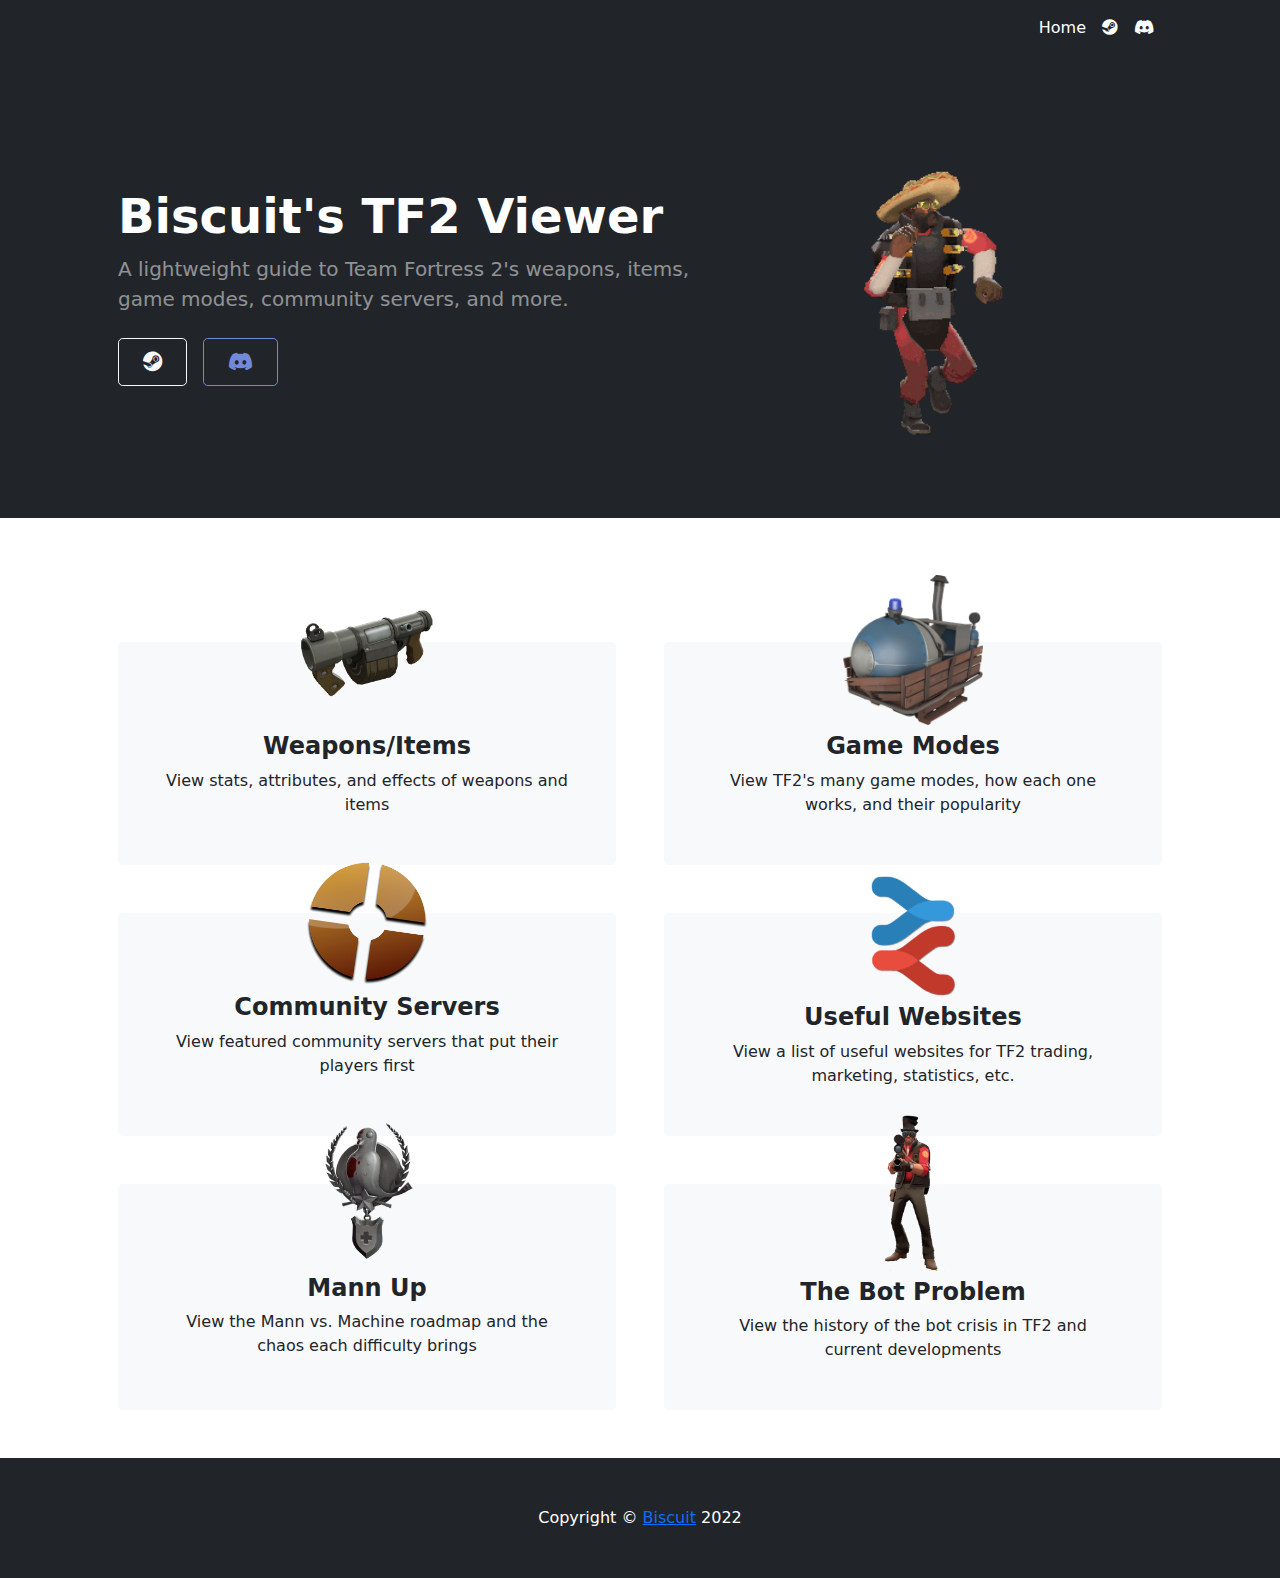
==== index.html @ cbc51bfb "init upload" ====
<!DOCTYPE html>
<html lang="en">

<head>
    <meta charset="utf-8" />
    <meta name="viewport" content="width=device-width, initial-scale=1, shrink-to-fit=no" />
    <meta name="description" content="" />
    <meta name="author" content="" />
    <title>Biscuit's TF2 Viewer</title>
    <!-- Favicon-->
    <link rel="icon" type="image/x-icon" href="assets/logo.png" />
    <!-- Bootstrap icons-->
    <link rel="stylesheet" href="https://cdnjs.cloudflare.com/ajax/libs/font-awesome/6.0.0/css/all.min.css" integrity="sha512-9usAa10IRO0HhonpyAIVpjrylPvoDwiPUiKdWk5t3PyolY1cOd4DSE0Ga+ri4AuTroPR5aQvXU9xC6qOPnzFeg==" crossorigin="anonymous" referrerpolicy="no-referrer"
    />
    <!-- Core theme CSS (includes Bootstrap)-->
    <link href="css/styles.css" rel="stylesheet" />
</head>

<body>
    <!-- Responsive navbar-->
    <nav class="navbar navbar-expand-lg navbar-dark bg-dark">
        <div class="container px-lg-5">
            <!--<a class="navbar-brand" href="#!">Biscuit's TF2 Viewer</a>-->
            <button class="navbar-toggler" type="button" data-bs-toggle="collapse" data-bs-target="#navbarSupportedContent" aria-controls="navbarSupportedContent" aria-expanded="false" aria-label="Toggle navigation"><span class="navbar-toggler-icon"></span></button>
            <div class="collapse navbar-collapse" id="navbarSupportedContent">
                <ul class="navbar-nav ms-auto mb-2 mb-lg-0">
                    <li class="nav-item"><a class="nav-link active" aria-current="page" href="index.html">Home</a></li>
                    <li class="nav-item"><a class="nav-link active" aria-current="page" href="#"><i class="fa-brands fa-steam"></i></a></li>
                    <li class="nav-item"><a class="nav-link active" aria-current="page" href="#"><i class="fa-brands fa-discord"></i></a></li>
                </ul>
            </div>
        </div>
    </nav>
    <!-- Header-->
    <header class="bg-dark py-5" style="margin-bottom: 100px">
        <div class="container px-5">
            <div class="row gx-5 align-items-center justify-content-center">
                <div class="col-lg-8 col-xl-7 col-xxl-6">
                    <div class="my-5 text-center text-xl-start">
                        <h1 class="display-5 fw-bolder text-white mb-2">Biscuit's TF2 Viewer</h1>
                        <p class="lead fw-normal text-white-50 mb-4">A lightweight guide to Team Fortress 2's weapons, items, game modes, community servers, and more.</p>
                        <div class="d-grid gap-3 d-sm-flex justify-content-sm-center justify-content-xl-start">
                            <a class="btn btn-outline-light btn-lg px-4" href="#!"><i class="fa-brands fa-steam"></i></a>
                            <a class="btn btn-outline-light btn-lg px-4 purple" href="#!"><i class="fa-brands fa-discord"></i></a>
                        </div>
                    </div>
                </div>
                <div class="col-xl-5 col-xxl-6 d-none d-xl-block text-center">
                    <img class="demodance img-fluid rounded-3 my-5" src="assets/demoman-dance.gif" alt="...">
                </div>
            </div>
        </div>
    </header>
    <!-- Page Content-->
    <section class="pt-4">
        <div class="container px-lg-5">
            <!-- Page Features-->
            <div class="row gx-lg-5">
                <div class="col-lg-6 col-xxl-4 mb-5">
                    <a class="link-dark" href="weapons-items.html">
                        <div class="box card bg-light border-0 h-100">
                            <div class="card-body text-center p-4 p-lg-5 pt-0 pt-lg-0">
                                <div class="feature bg-gradient text-white rounded-3 mb-4 mt-n4"><img class="img-fluid front-icon" src="assets/launcher.png"></div>
                                <h2 class="fs-4 fw-bold">Weapons/Items</h2>
                                <p class="mb-0">View stats, attributes, and effects of weapons and items</p>
                            </div>
                        </div>
                    </a>
                </div>
                <div class="col-lg-6 col-xxl-4 mb-5">
                    <a class="link-dark" href="gamemodes.html">
                        <div class="box card bg-light border-0 h-100">
                            <div class="card-body text-center p-4 p-lg-5 pt-0 pt-lg-0">
                                <div class="feature bg-gradient text-white rounded-3 mb-4 mt-n4"><img class="img-fluid front-icon" src="assets/cart.png"></div>
                                <h2 class="fs-4 fw-bold">Game Modes</h2>
                                <p class="mb-0">View TF2's many game modes, how each one works, and their popularity</p>
                            </div>
                        </div>
                    </a>
                </div>
                <div class="col-lg-6 col-xxl-4 mb-5">
                    <a class="link-dark" href="community-servers.html">
                        <div class="box card bg-light border-0 h-100">
                            <div class="card-body text-center p-4 p-lg-5 pt-0 pt-lg-0">
                                <div class="feature bg-gradient text-white rounded-3 mb-4 mt-n4">
                                    <img class="img-fluid front-icon" src="assets/logo.png" style="max-width: 130px; max-height: 130px;">
                                </div>
                                <h2 class="fs-4 fw-bold">Community Servers</h2>
                                <p class="mb-0">View featured community servers that put their players first</p>
                            </div>
                        </div>
                    </a>
                </div>
                <div class="bottom-row col-lg-6 col-xxl-4 mb-5">
                    <a class="link-dark" href="useful-websites.html">
                        <div class="box card bg-light border-0 h-100">
                            <div class="card-body text-center p-4 p-lg-5 pt-0 pt-lg-0">
                                <div class="feature bg-gradient text-white rounded-3 mb-4 mt-n4">
                                    <img class="img-fluid front-icon-sm" src="assets/scrap.png">
                                </div>
                                <h2 class="fs-4 fw-bold">Useful Websites</h2>
                                <p class="mb-0">View a list of useful websites for TF2 trading, marketing, statistics, etc.</p>
                            </div>
                        </div>
                    </a>
                </div>
                <div class="bottom-row col-lg-6 col-xxl-4 mb-5">
                    <a class="link-dark" href="mann-up.html">
                        <div class="box card bg-light border-0 h-100">
                            <div class="card-body text-center p-4 p-lg-5 pt-0 pt-lg-0">
                                <div class="feature bg-gradient text-white rounded-3 mb-4 mt-n4"><img class="img-fluid front-icon" src="assets/badge.png"></div>
                                <h2 class="fs-4 fw-bold">Mann Up</h2>
                                <p class="mb-0">View the Mann vs. Machine roadmap and the chaos each difficulty brings</p>
                            </div>
                        </div>
                    </a>
                </div>
                <div class="bottom-row col-lg-6 col-xxl-4 mb-5">
                    <a class="link-dark" href="the-bot-problem.html">
                        <div class="box card bg-light border-0 h-100">
                            <div class="card-body text-center p-4 p-lg-5 pt-0 pt-lg-0">
                                <div class="feature bg-gradient text-white rounded-3 mb-4 mt-n4"><img class="img-fluid" src="assets/bot.png"></div>
                                <h2 class="fs-4 fw-bold">The Bot Problem</h2>
                                <p class="mb-0">View the history of the bot crisis in TF2 and current developments</p>
                            </div>
                        </div>
                    </a>
                </div>
            </div>
        </div>
    </section>
    <!-- Footer-->
    <footer class="py-5 bg-dark">
        <div class="container">
            <p class="m-0 text-center text-white">Copyright &copy; <a href="#">Biscuit</a> 2022</p>
        </div>
    </footer>
    <!-- Bootstrap core JS-->
    <script src="https://cdn.jsdelivr.net/npm/bootstrap@5.1.3/dist/js/bootstrap.bundle.min.js"></script>
    <!-- Core theme JS-->
    <script src="js/scripts.js"></script>
</body>

</html>
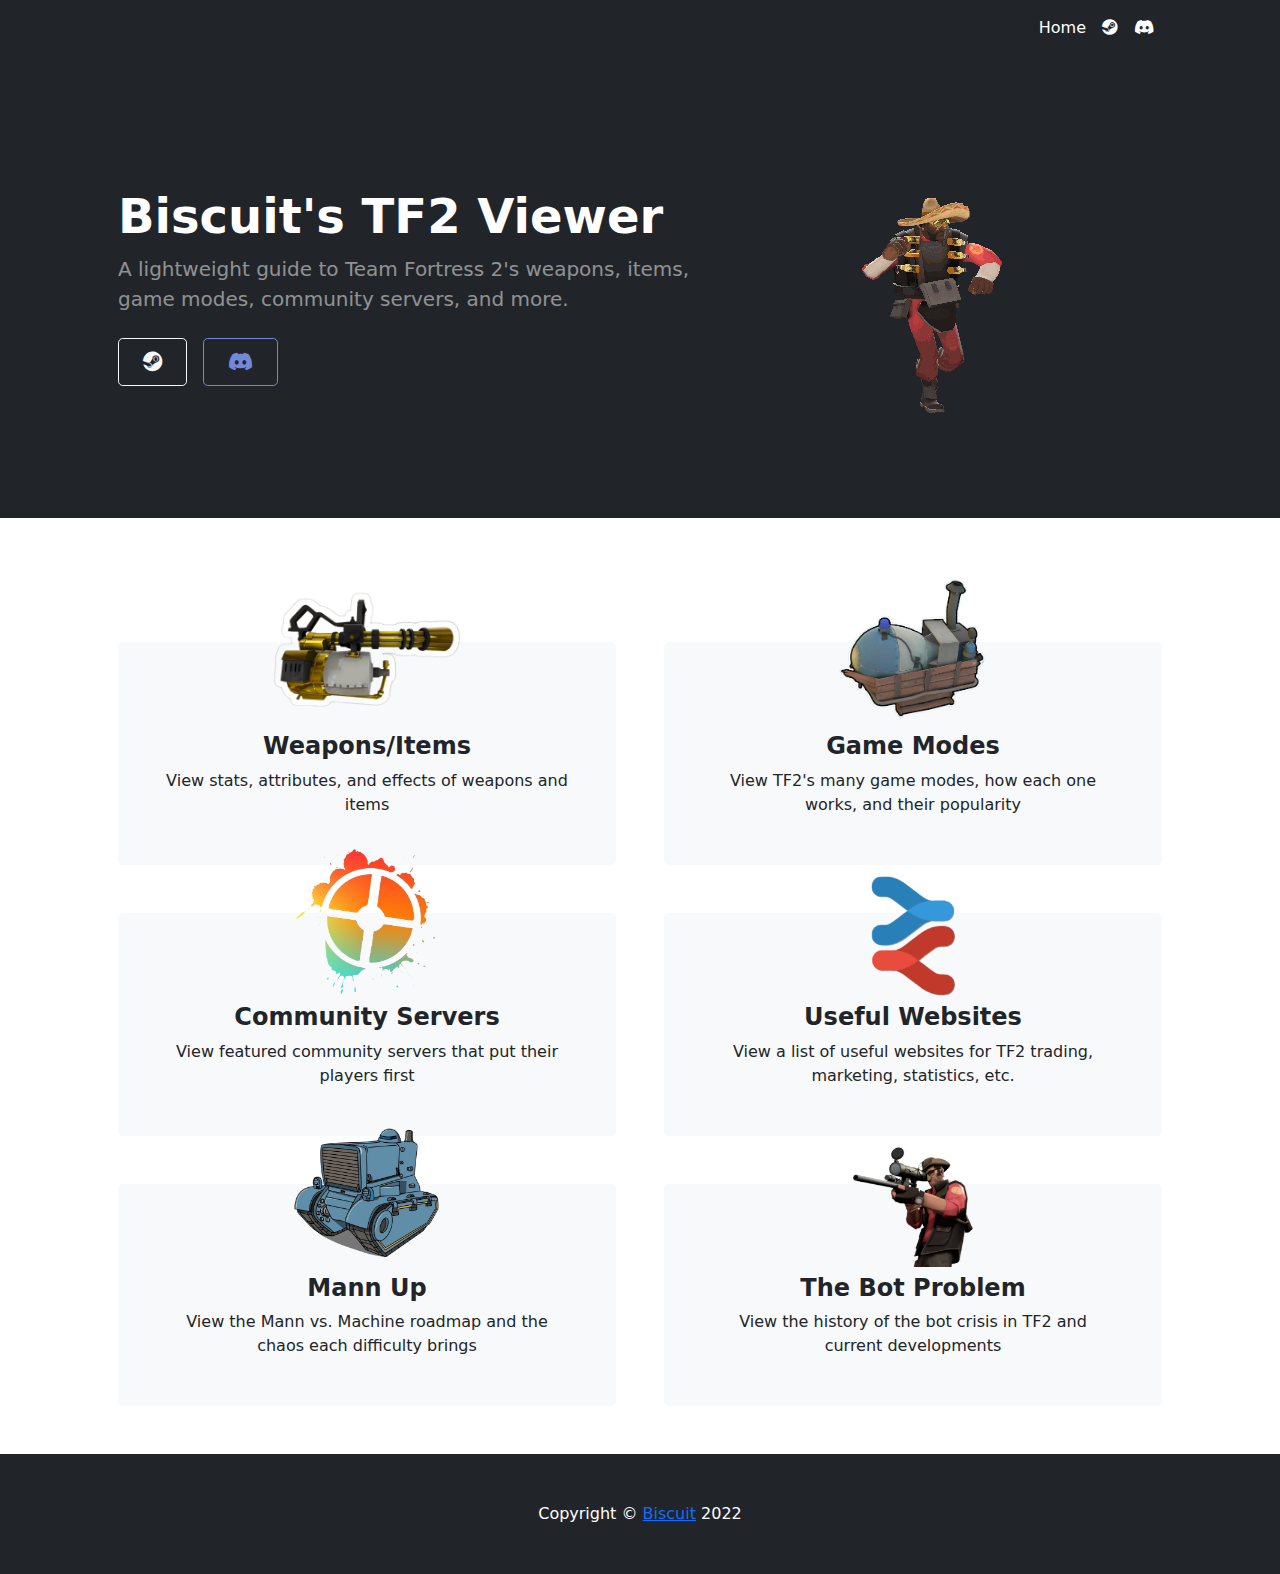
==== commit 3a7eb1a0: "update assets and styles" ====
--- a/index.html
+++ b/index.html
@@ -60,7 +60,9 @@
                     <a class="link-dark" href="weapons-items.html">
                         <div class="box card bg-light border-0 h-100">
                             <div class="card-body text-center p-4 p-lg-5 pt-0 pt-lg-0">
-                                <div class="feature bg-gradient text-white rounded-3 mb-4 mt-n4"><img class="img-fluid front-icon" src="assets/launcher.png"></div>
+                                <div class="feature bg-gradient text-white rounded-3 mb-4 mt-n4">
+                                    <img class="img-fluid front-icon" src="assets/minigun.png" style="transform:scale(1.5);">
+                                </div>
                                 <h2 class="fs-4 fw-bold">Weapons/Items</h2>
                                 <p class="mb-0">View stats, attributes, and effects of weapons and items</p>
                             </div>
@@ -71,7 +73,9 @@
                     <a class="link-dark" href="gamemodes.html">
                         <div class="box card bg-light border-0 h-100">
                             <div class="card-body text-center p-4 p-lg-5 pt-0 pt-lg-0">
-                                <div class="feature bg-gradient text-white rounded-3 mb-4 mt-n4"><img class="img-fluid front-icon" src="assets/cart.png"></div>
+                                <div class="feature bg-gradient text-white rounded-3 mb-4 mt-n4">
+                                    <img class="img-fluid front-icon" src="assets/cart.png">
+                                </div>
                                 <h2 class="fs-4 fw-bold">Game Modes</h2>
                                 <p class="mb-0">View TF2's many game modes, how each one works, and their popularity</p>
                             </div>
@@ -83,7 +87,7 @@
                         <div class="box card bg-light border-0 h-100">
                             <div class="card-body text-center p-4 p-lg-5 pt-0 pt-lg-0">
                                 <div class="feature bg-gradient text-white rounded-3 mb-4 mt-n4">
-                                    <img class="img-fluid front-icon" src="assets/logo.png" style="max-width: 130px; max-height: 130px;">
+                                    <img class="img-fluid front-icon" src="assets/logo-rainbow.png">
                                 </div>
                                 <h2 class="fs-4 fw-bold">Community Servers</h2>
                                 <p class="mb-0">View featured community servers that put their players first</p>
@@ -108,7 +112,9 @@
                     <a class="link-dark" href="mann-up.html">
                         <div class="box card bg-light border-0 h-100">
                             <div class="card-body text-center p-4 p-lg-5 pt-0 pt-lg-0">
-                                <div class="feature bg-gradient text-white rounded-3 mb-4 mt-n4"><img class="img-fluid front-icon" src="assets/badge.png"></div>
+                                <div class="feature bg-gradient text-white rounded-3 mb-4 mt-n4">
+                                    <img class="img-fluid front-icon" src="assets/tank.png">
+                                </div>
                                 <h2 class="fs-4 fw-bold">Mann Up</h2>
                                 <p class="mb-0">View the Mann vs. Machine roadmap and the chaos each difficulty brings</p>
                             </div>
@@ -119,7 +125,9 @@
                     <a class="link-dark" href="the-bot-problem.html">
                         <div class="box card bg-light border-0 h-100">
                             <div class="card-body text-center p-4 p-lg-5 pt-0 pt-lg-0">
-                                <div class="feature bg-gradient text-white rounded-3 mb-4 mt-n4"><img class="img-fluid" src="assets/bot.png"></div>
+                                <div class="feature bg-gradient text-white rounded-3 mb-4 mt-n4">
+                                    <img class="img-fluid front-icon-sm" src="assets/sniper.png">
+                                </div>
                                 <h2 class="fs-4 fw-bold">The Bot Problem</h2>
                                 <p class="mb-0">View the history of the bot crisis in TF2 and current developments</p>
                             </div>
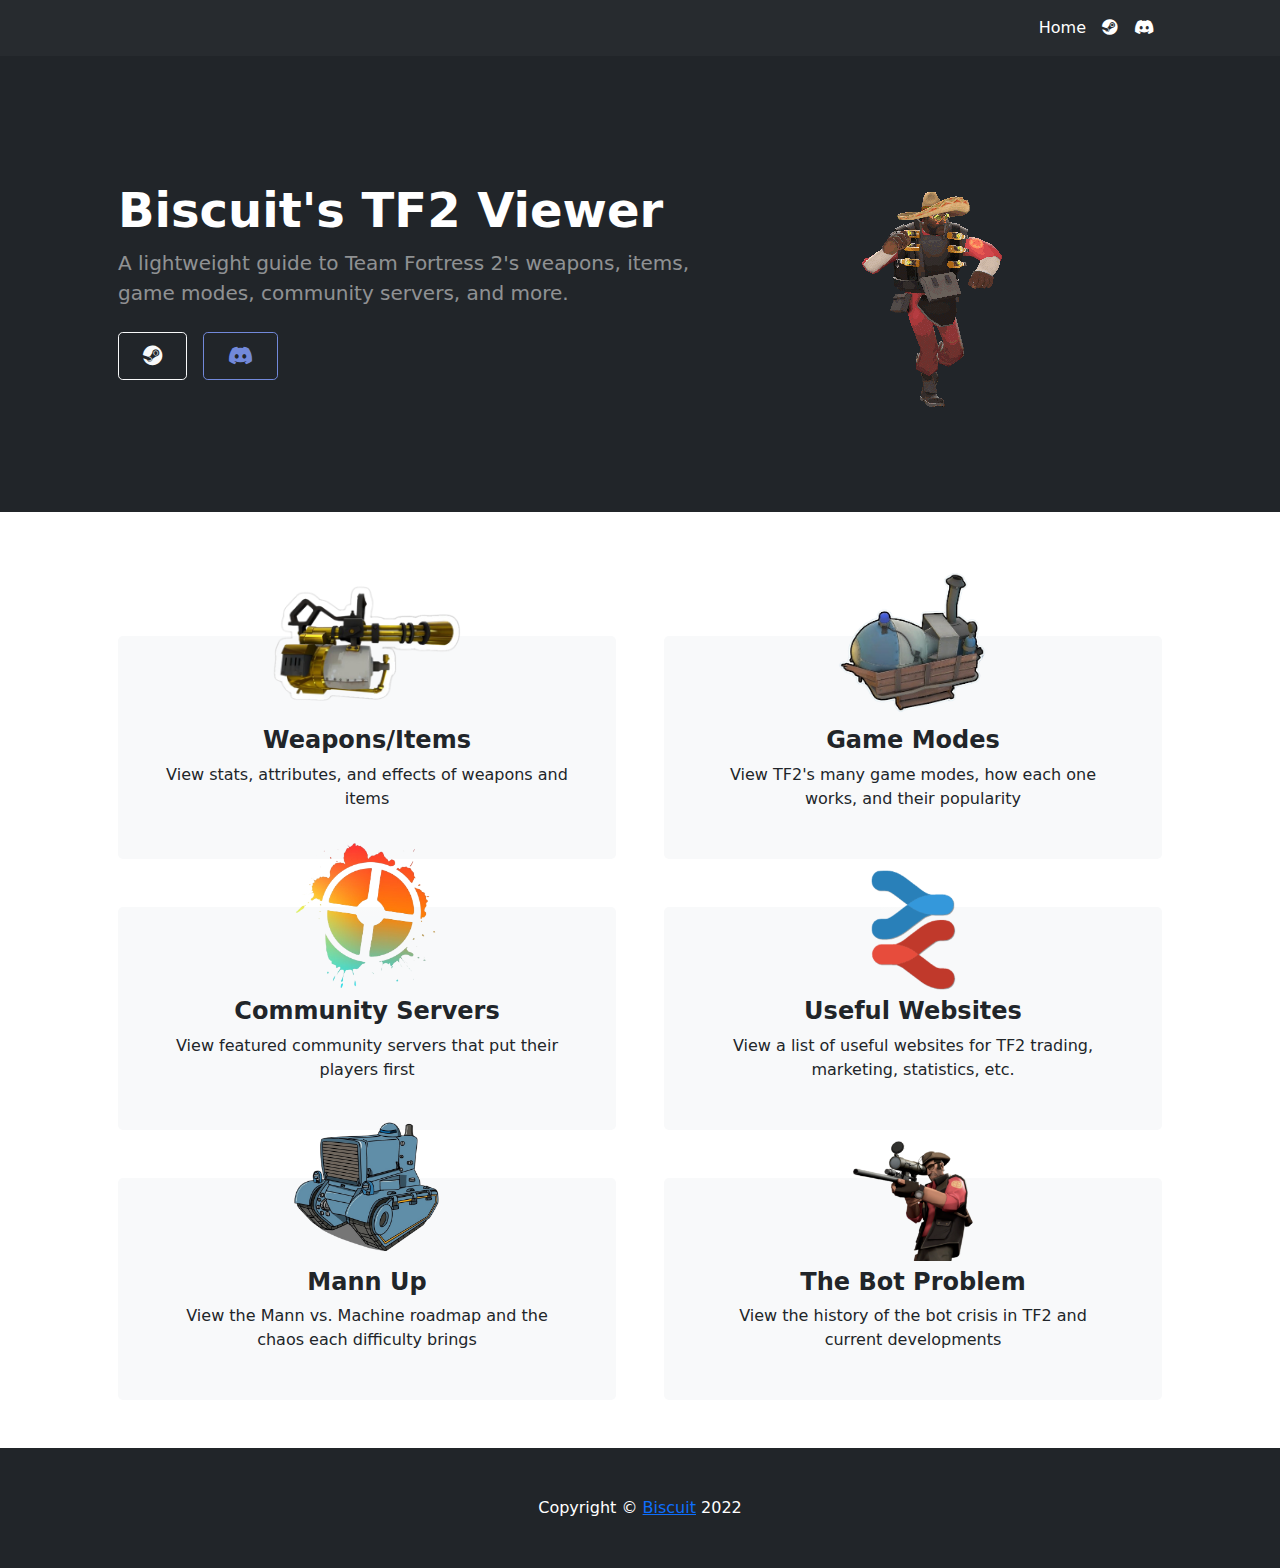
==== commit cded3368: "navbar fix" ====
--- a/index.html
+++ b/index.html
@@ -32,7 +32,7 @@
         </div>
     </nav>
     <!-- Header-->
-    <header class="bg-dark py-5" style="margin-bottom: 100px">
+    <header class="bg-dark py-5" style="margin-bottom: 100px;margin-top:50px;">
         <div class="container px-5">
             <div class="row gx-5 align-items-center justify-content-center">
                 <div class="col-lg-8 col-xl-7 col-xxl-6">
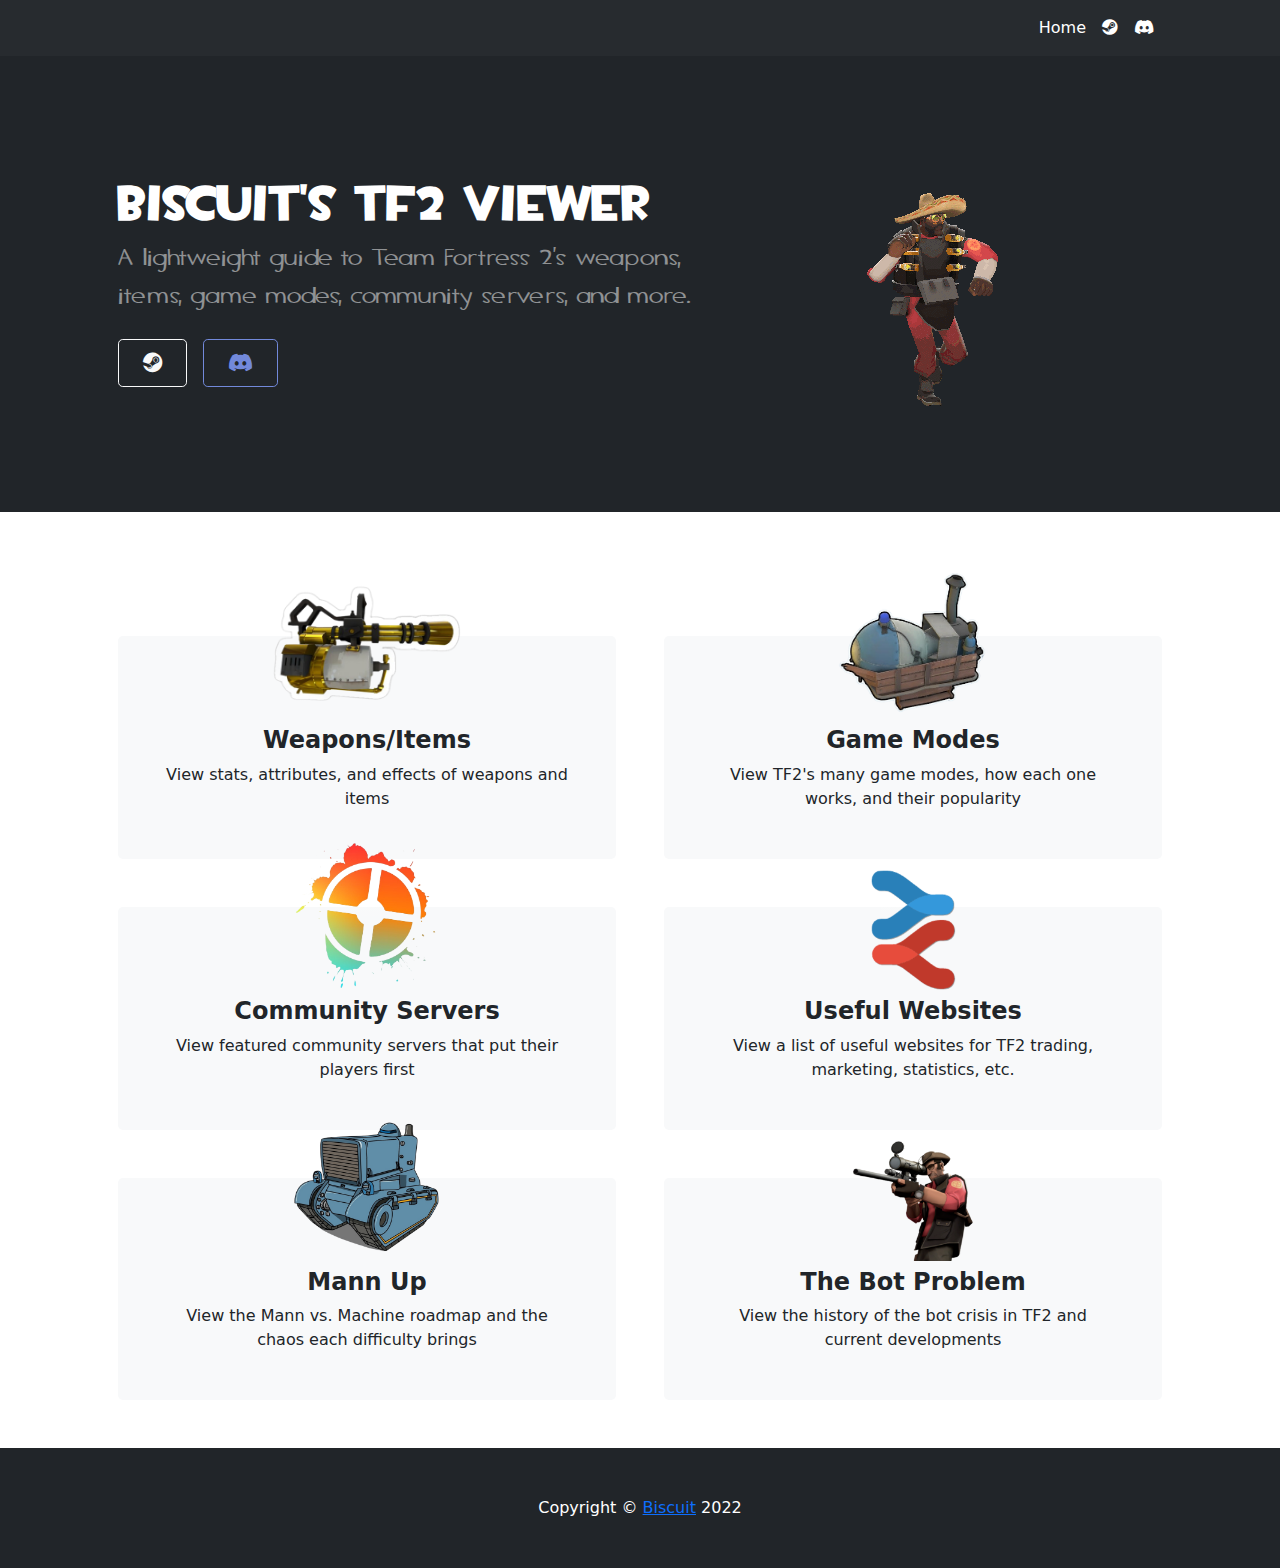
==== commit e0ac46fb: "fonts n stuff" ====
--- a/index.html
+++ b/index.html
@@ -37,8 +37,8 @@
             <div class="row gx-5 align-items-center justify-content-center">
                 <div class="col-lg-8 col-xl-7 col-xxl-6">
                     <div class="my-5 text-center text-xl-start">
-                        <h1 class="display-5 fw-bolder text-white mb-2">Biscuit's TF2 Viewer</h1>
-                        <p class="lead fw-normal text-white-50 mb-4">A lightweight guide to Team Fortress 2's weapons, items, game modes, community servers, and more.</p>
+                        <h1 class="display-5 fw-bolder text-white mb-2" style="font-family: 'tf2build';">Biscuit's TF2 Viewer</h1>
+                        <p class="lead fw-normal text-white-50 mb-4" style="font-family: 'tf2secondary';font-size:25px;">A lightweight guide to Team Fortress 2's weapons, items, game modes, community servers, and more.</p>
                         <div class="d-grid gap-3 d-sm-flex justify-content-sm-center justify-content-xl-start">
                             <a class="btn btn-outline-light btn-lg px-4" href="#!"><i class="fa-brands fa-steam"></i></a>
                             <a class="btn btn-outline-light btn-lg px-4 purple" href="#!"><i class="fa-brands fa-discord"></i></a>
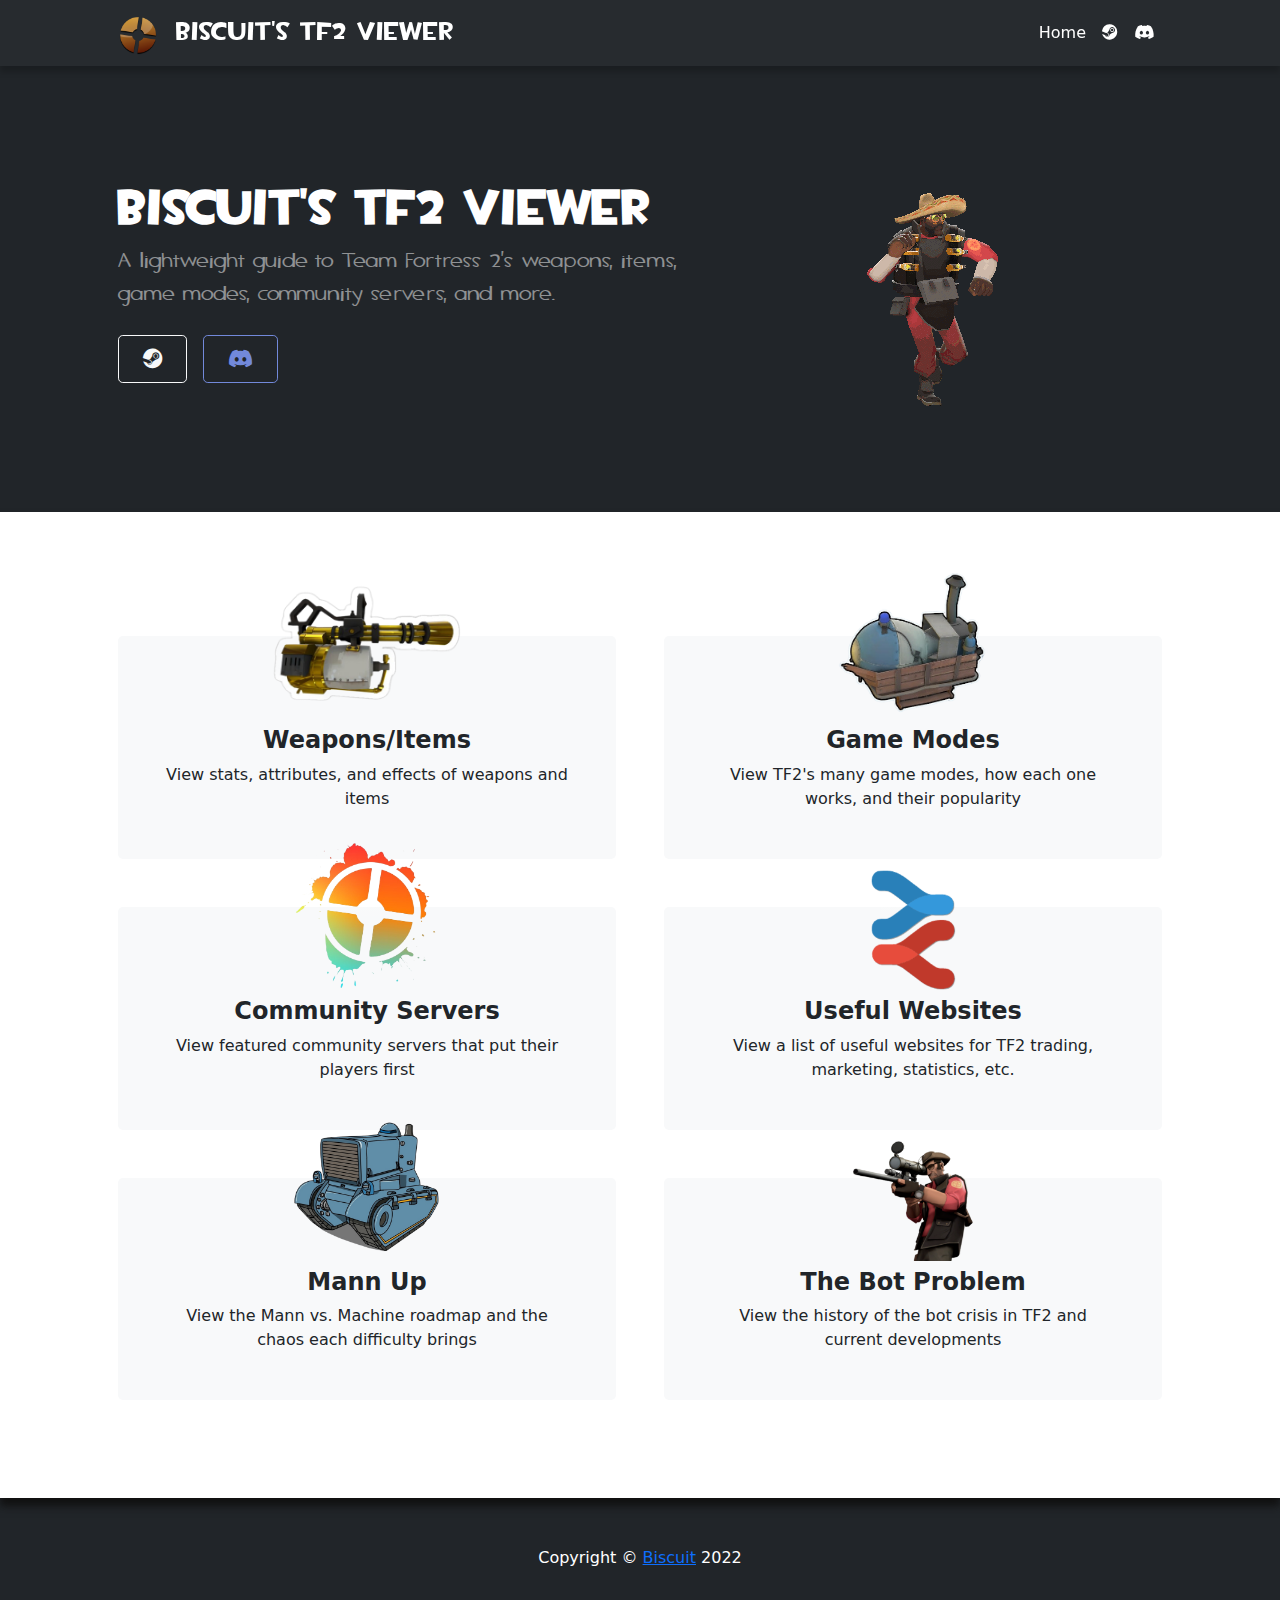
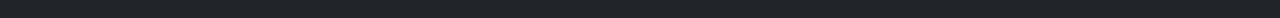
==== commit 6a99ccaa: "shadows + logo" ====
--- a/index.html
+++ b/index.html
@@ -20,7 +20,12 @@
     <!-- Responsive navbar-->
     <nav class="navbar navbar-expand-lg navbar-dark bg-dark">
         <div class="container px-lg-5">
-            <!--<a class="navbar-brand" href="#!">Biscuit's TF2 Viewer</a>-->
+            <a class="navbar-brand" href="index.html">
+                <div class="logo-image">
+                    <img src="assets/logo.png" class="img-fluid logo">
+                    <span class="logo-span">&nbsp;Biscuit's TF2 Viewer</span>
+                </div>
+            </a>
             <button class="navbar-toggler" type="button" data-bs-toggle="collapse" data-bs-target="#navbarSupportedContent" aria-controls="navbarSupportedContent" aria-expanded="false" aria-label="Toggle navigation"><span class="navbar-toggler-icon"></span></button>
             <div class="collapse navbar-collapse" id="navbarSupportedContent">
                 <ul class="navbar-nav ms-auto mb-2 mb-lg-0">
@@ -32,13 +37,13 @@
         </div>
     </nav>
     <!-- Header-->
-    <header class="bg-dark py-5" style="margin-bottom: 100px;margin-top:50px;">
+    <header class="bg-dark py-5" style="margin-top:50px;">
         <div class="container px-5">
             <div class="row gx-5 align-items-center justify-content-center">
                 <div class="col-lg-8 col-xl-7 col-xxl-6">
                     <div class="my-5 text-center text-xl-start">
                         <h1 class="display-5 fw-bolder text-white mb-2" style="font-family: 'tf2build';">Biscuit's TF2 Viewer</h1>
-                        <p class="lead fw-normal text-white-50 mb-4" style="font-family: 'tf2secondary';font-size:25px;">A lightweight guide to Team Fortress 2's weapons, items, game modes, community servers, and more.</p>
+                        <p class="lead fw-normal text-white-50 mb-4" style="font-family: 'tf2secondary';font-size:22px;">A lightweight guide to Team Fortress 2's weapons, items, game modes, community servers, and more.</p>
                         <div class="d-grid gap-3 d-sm-flex justify-content-sm-center justify-content-xl-start">
                             <a class="btn btn-outline-light btn-lg px-4" href="#!"><i class="fa-brands fa-steam"></i></a>
                             <a class="btn btn-outline-light btn-lg px-4 purple" href="#!"><i class="fa-brands fa-discord"></i></a>
@@ -52,8 +57,8 @@
         </div>
     </header>
     <!-- Page Content-->
-    <section class="pt-4">
-        <div class="container px-lg-5">
+    <section class="pt-4" style="box-shadow: 0px 8px 8px #111 !important;">
+        <div class="container px-lg-5" style="padding: 100px 0 50px;">
             <!-- Page Features-->
             <div class="row gx-lg-5">
                 <div class="col-lg-6 col-xxl-4 mb-5">
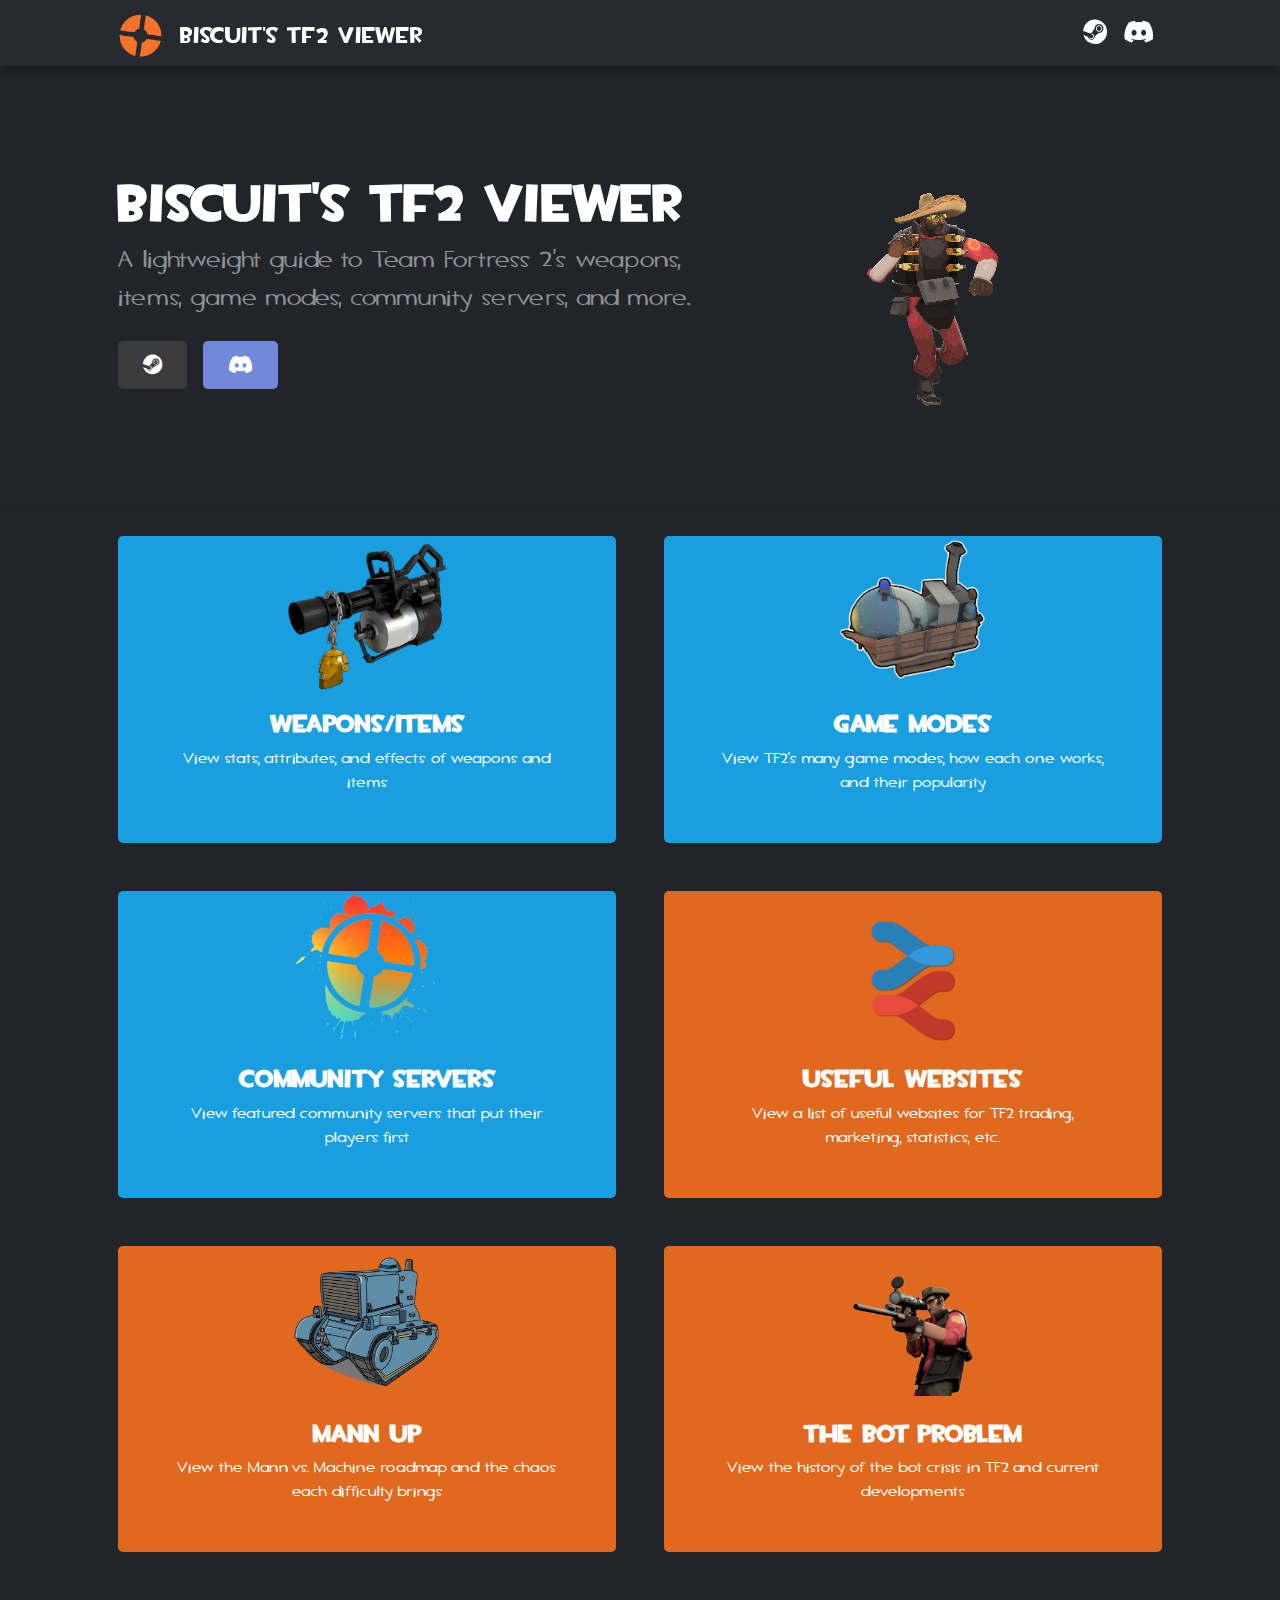
==== commit 90001344: "update styles, assets" ====
--- a/index.html
+++ b/index.html
@@ -10,6 +10,7 @@
     <!-- Favicon-->
     <link rel="icon" type="image/x-icon" href="assets/logo.png" />
     <!-- Bootstrap icons-->
+    <link rel="stylesheet" href="https://cdn.jsdelivr.net/npm/bootstrap@5.1.3/dist/css/bootstrap.min.css">
     <link rel="stylesheet" href="https://cdnjs.cloudflare.com/ajax/libs/font-awesome/6.0.0/css/all.min.css" integrity="sha512-9usAa10IRO0HhonpyAIVpjrylPvoDwiPUiKdWk5t3PyolY1cOd4DSE0Ga+ri4AuTroPR5aQvXU9xC6qOPnzFeg==" crossorigin="anonymous" referrerpolicy="no-referrer"
     />
     <!-- Core theme CSS (includes Bootstrap)-->
@@ -22,16 +23,23 @@
         <div class="container px-lg-5">
             <a class="navbar-brand" href="index.html">
                 <div class="logo-image">
-                    <img src="assets/logo.png" class="img-fluid logo">
+                    <img src="assets/logo-flat.png" class="img-fluid logo" style="margin-bottom:5px;">
                     <span class="logo-span">&nbsp;Biscuit's TF2 Viewer</span>
                 </div>
             </a>
             <button class="navbar-toggler" type="button" data-bs-toggle="collapse" data-bs-target="#navbarSupportedContent" aria-controls="navbarSupportedContent" aria-expanded="false" aria-label="Toggle navigation"><span class="navbar-toggler-icon"></span></button>
             <div class="collapse navbar-collapse" id="navbarSupportedContent">
                 <ul class="navbar-nav ms-auto mb-2 mb-lg-0">
-                    <li class="nav-item"><a class="nav-link active" aria-current="page" href="index.html">Home</a></li>
-                    <li class="nav-item"><a class="nav-link active" aria-current="page" href="#"><i class="fa-brands fa-steam"></i></a></li>
-                    <li class="nav-item"><a class="nav-link active" aria-current="page" href="#"><i class="fa-brands fa-discord"></i></a></li>
+                    <li class="nav-item">
+                        <a class="nav-link active" aria-current="page" href="#">
+                            <i class="fa-brands fa-steam nav-icon" style="font-size:25px;"></i>
+                        </a>
+                    </li>
+                    <li class="nav-item">
+                        <a class="nav-link active" aria-current="page" href="#">
+                            <i class="fa-brands fa-discord nav-icon" style="font-size:25px;"></i>
+                        </a>
+                    </li>
                 </ul>
             </div>
         </div>
@@ -42,11 +50,19 @@
             <div class="row gx-5 align-items-center justify-content-center">
                 <div class="col-lg-8 col-xl-7 col-xxl-6">
                     <div class="my-5 text-center text-xl-start">
-                        <h1 class="display-5 fw-bolder text-white mb-2" style="font-family: 'tf2build';">Biscuit's TF2 Viewer</h1>
-                        <p class="lead fw-normal text-white-50 mb-4" style="font-family: 'tf2secondary';font-size:22px;">A lightweight guide to Team Fortress 2's weapons, items, game modes, community servers, and more.</p>
+                        <h1 class="display-5 fw-bolder text-white mb-2" style="font-family:'tf2build';font-size:51px;">
+                            Biscuit's TF2 Viewer
+                        </h1>
+                        <p class="lead fw-normal text-white-50 mb-4" style="font-family:'tf2secondary';font-size:25px;">
+                            A lightweight guide to Team Fortress 2's weapons, items, game modes, community servers, and more.
+                        </p>
                         <div class="d-grid gap-3 d-sm-flex justify-content-sm-center justify-content-xl-start">
-                            <a class="btn btn-outline-light btn-lg px-4" href="#!"><i class="fa-brands fa-steam"></i></a>
-                            <a class="btn btn-outline-light btn-lg px-4 purple" href="#!"><i class="fa-brands fa-discord"></i></a>
+                            <a class="btn btn-lg px-4 box" href="#!" style="background-color: rgb(59, 59, 59)">
+                                <i class="fa-brands fa-steam" style="color:white"></i>
+                            </a>
+                            <a class="btn btn-purple btn-lg px-4 box" href="#!">
+                                <i class="fa-brands fa-discord" style="color:white"></i>
+                            </a>
                         </div>
                     </div>
                 </div>
@@ -57,84 +73,84 @@
         </div>
     </header>
     <!-- Page Content-->
-    <section class="pt-4" style="box-shadow: 0px 8px 8px #111 !important;">
-        <div class="container px-lg-5" style="padding: 100px 0 50px;">
+    <section class="pt-4 bg-dark" style="box-shadow: 0px 8px 8px #111 !important;">
+        <div class="container px-lg-5">
             <!-- Page Features-->
             <div class="row gx-lg-5">
                 <div class="col-lg-6 col-xxl-4 mb-5">
                     <a class="link-dark" href="weapons-items.html">
-                        <div class="box card bg-light border-0 h-100">
+                        <div class="box card border-0 h-100 front-card">
                             <div class="card-body text-center p-4 p-lg-5 pt-0 pt-lg-0">
-                                <div class="feature bg-gradient text-white rounded-3 mb-4 mt-n4">
-                                    <img class="img-fluid front-icon" src="assets/minigun.png" style="transform:scale(1.5);">
+                                <div class="feature text-white rounded-3 mb-4 mt-n4">
+                                    <img class="img-fluid front-icon" src="assets/minigun.png" style="transform:scale(1.1);">
                                 </div>
-                                <h2 class="fs-4 fw-bold">Weapons/Items</h2>
-                                <p class="mb-0">View stats, attributes, and effects of weapons and items</p>
+                                <h2 class="fs-4 fw-bold tf2-build">Weapons/Items</h2>
+                                <p class="mb-0 tf2-secondary">View stats, attributes, and effects of weapons and items</p>
                             </div>
                         </div>
                     </a>
                 </div>
                 <div class="col-lg-6 col-xxl-4 mb-5">
                     <a class="link-dark" href="gamemodes.html">
-                        <div class="box card bg-light border-0 h-100">
+                        <div class="box card border-0 h-100 front-card">
                             <div class="card-body text-center p-4 p-lg-5 pt-0 pt-lg-0">
-                                <div class="feature bg-gradient text-white rounded-3 mb-4 mt-n4">
+                                <div class="feature text-white rounded-3 mb-4 mt-n4">
                                     <img class="img-fluid front-icon" src="assets/cart.png">
                                 </div>
-                                <h2 class="fs-4 fw-bold">Game Modes</h2>
-                                <p class="mb-0">View TF2's many game modes, how each one works, and their popularity</p>
+                                <h2 class="fs-4 fw-bold tf2-build">Game Modes</h2>
+                                <p class="mb-0 tf2-secondary">View TF2's many game modes, how each one works, and their popularity</p>
                             </div>
                         </div>
                     </a>
                 </div>
                 <div class="col-lg-6 col-xxl-4 mb-5">
                     <a class="link-dark" href="community-servers.html">
-                        <div class="box card bg-light border-0 h-100">
+                        <div class="box card border-0 h-100 front-card">
                             <div class="card-body text-center p-4 p-lg-5 pt-0 pt-lg-0">
-                                <div class="feature bg-gradient text-white rounded-3 mb-4 mt-n4">
+                                <div class="feature text-white rounded-3 mb-4 mt-n4">
                                     <img class="img-fluid front-icon" src="assets/logo-rainbow.png">
                                 </div>
-                                <h2 class="fs-4 fw-bold">Community Servers</h2>
-                                <p class="mb-0">View featured community servers that put their players first</p>
+                                <h2 class="fs-4 fw-bold tf2-build">Community Servers</h2>
+                                <p class="mb-0 tf2-secondary">View featured community servers that put their players first</p>
                             </div>
                         </div>
                     </a>
                 </div>
                 <div class="bottom-row col-lg-6 col-xxl-4 mb-5">
                     <a class="link-dark" href="useful-websites.html">
-                        <div class="box card bg-light border-0 h-100">
+                        <div class="box card border-0 h-100 front-card-orange">
                             <div class="card-body text-center p-4 p-lg-5 pt-0 pt-lg-0">
-                                <div class="feature bg-gradient text-white rounded-3 mb-4 mt-n4">
+                                <div class="feature text-white rounded-3 mb-4 mt-n4">
                                     <img class="img-fluid front-icon-sm" src="assets/scrap.png">
                                 </div>
-                                <h2 class="fs-4 fw-bold">Useful Websites</h2>
-                                <p class="mb-0">View a list of useful websites for TF2 trading, marketing, statistics, etc.</p>
+                                <h2 class="fs-4 fw-bold tf2-build">Useful Websites</h2>
+                                <p class="mb-0 tf2-secondary">View a list of useful websites for TF2 trading, marketing, statistics, etc.</p>
                             </div>
                         </div>
                     </a>
                 </div>
                 <div class="bottom-row col-lg-6 col-xxl-4 mb-5">
                     <a class="link-dark" href="mann-up.html">
-                        <div class="box card bg-light border-0 h-100">
+                        <div class="box card border-0 h-100 front-card-orange">
                             <div class="card-body text-center p-4 p-lg-5 pt-0 pt-lg-0">
-                                <div class="feature bg-gradient text-white rounded-3 mb-4 mt-n4">
+                                <div class="feature text-white rounded-3 mb-4 mt-n4">
                                     <img class="img-fluid front-icon" src="assets/tank.png">
                                 </div>
-                                <h2 class="fs-4 fw-bold">Mann Up</h2>
-                                <p class="mb-0">View the Mann vs. Machine roadmap and the chaos each difficulty brings</p>
+                                <h2 class="fs-4 fw-bold tf2-build">Mann Up</h2>
+                                <p class="mb-0 tf2-secondary">View the Mann vs. Machine roadmap and the chaos each difficulty brings</p>
                             </div>
                         </div>
                     </a>
                 </div>
                 <div class="bottom-row col-lg-6 col-xxl-4 mb-5">
                     <a class="link-dark" href="the-bot-problem.html">
-                        <div class="box card bg-light border-0 h-100">
+                        <div class="box card border-0 h-100 front-card-orange">
                             <div class="card-body text-center p-4 p-lg-5 pt-0 pt-lg-0">
-                                <div class="feature bg-gradient text-white rounded-3 mb-4 mt-n4">
+                                <div class="feature text-white rounded-3 mb-4 mt-n4">
                                     <img class="img-fluid front-icon-sm" src="assets/sniper.png">
                                 </div>
-                                <h2 class="fs-4 fw-bold">The Bot Problem</h2>
-                                <p class="mb-0">View the history of the bot crisis in TF2 and current developments</p>
+                                <h2 class="fs-4 fw-bold tf2-build">The Bot Problem</h2>
+                                <p class="mb-0 tf2-secondary">View the history of the bot crisis in TF2 and current developments</p>
                             </div>
                         </div>
                     </a>
@@ -142,10 +158,24 @@
             </div>
         </div>
     </section>
-    <!-- Footer-->
-    <footer class="py-5 bg-dark">
-        <div class="container">
-            <p class="m-0 text-center text-white">Copyright &copy; <a href="#">Biscuit</a> 2022</p>
+
+    <footer class="footer">
+        <div class="d-grid gap-2 d-md-block justify-content-center align-items-center text-center container no-underline" style="padding-top:50px;padding-bottom: 40px;">
+            <button class="btn btn-dark btn-margin" type="button">About Me</button>
+            <button class="btn btn-dark btn-margin" type="button">Discord</button>
+            <button class="btn btn-dark btn-margin" type="button">Terms of Service</button>
+            <button class="btn btn-dark btn-margin" type="button">GitHub</button>
+            <button class="btn btn-dark btn-margin" type="button">Portfolio</button>
+            <button class="btn btn-dark btn-margin-last" type="button">MIT License</button>
+            <p class="m-0 text-center text-white" style="padding-top:20px;text-decoration:none;">
+                Copyright &copy;
+                <a href="#">Biscuit</a> 2022
+            </p>
+            <p class="m-0 text-center text-white" style="padding-top:10px;">
+                <a href="#">Terms of Service</a> &nbsp;
+                <a href="#">MIT License</a>
+            </p>
+            <img class="img-fluid logo" src="assets/logo-flat.png" style="margin-top:15px;">
         </div>
     </footer>
     <!-- Bootstrap core JS-->
